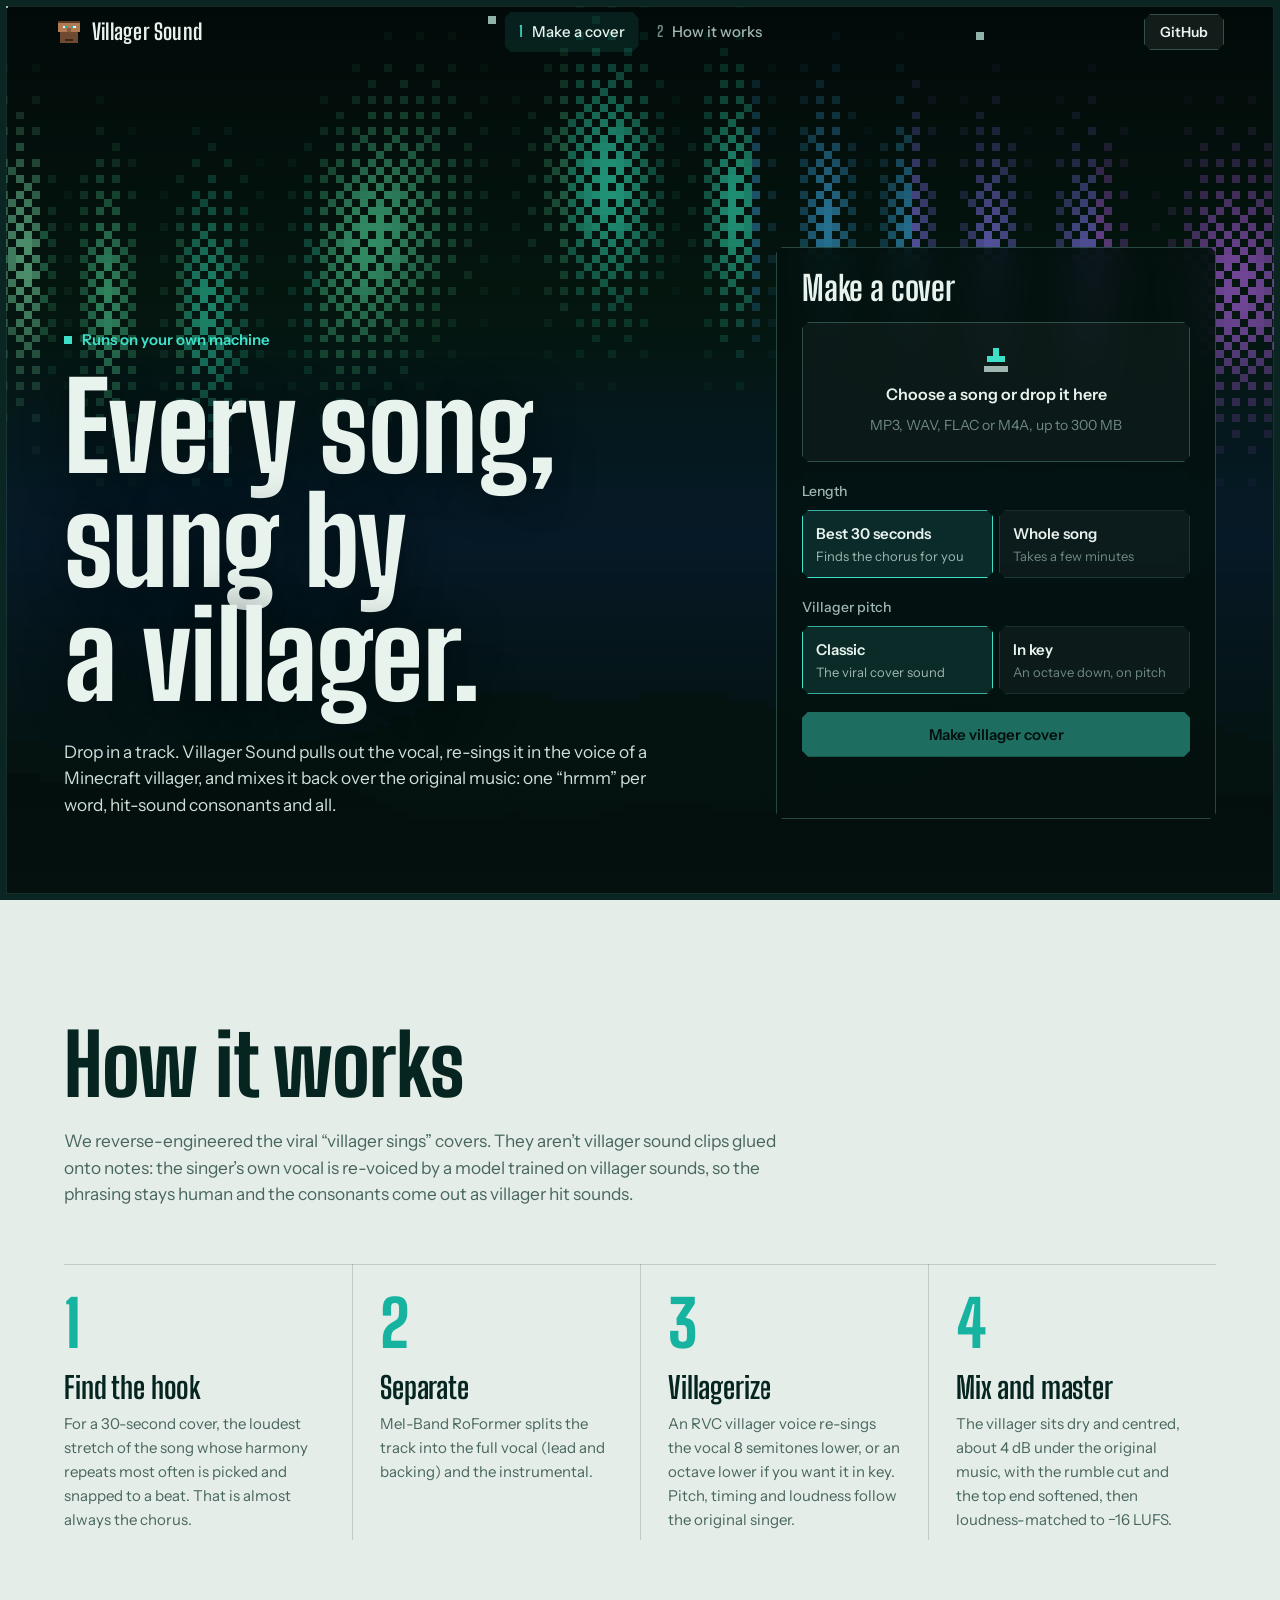
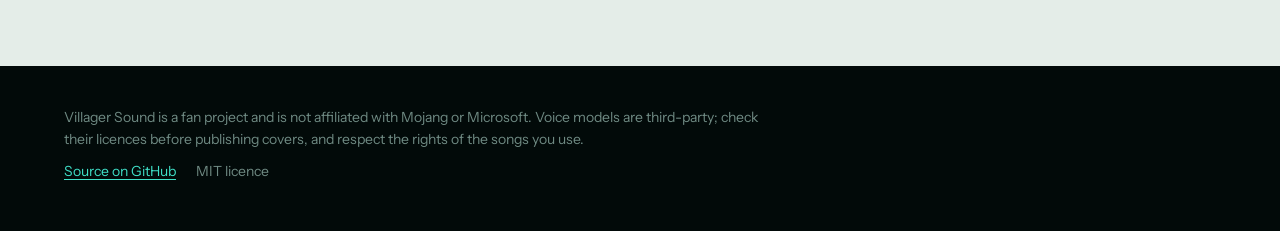
==== src/villager_sound/server/static/index.html @ 6fde7914 "feat(web): add local web app with live progress and a/b playback" ====
<!doctype html>
<html lang="en">
<head>
<meta charset="utf-8">
<meta name="viewport" content="width=device-width, initial-scale=1">
<title>Villager Sound</title>
<meta name="description" content="Turn any song into a Minecraft villager cover, locally on your machine.">
<meta name="theme-color" content="#04110f">
<meta name="color-scheme" content="dark">
<link rel="preconnect" href="https://fonts.googleapis.com">
<link rel="preconnect" href="https://fonts.gstatic.com" crossorigin>
<link href="https://fonts.googleapis.com/css2?family=Big+Shoulders+Display:wght@600;700;800&family=Instrument+Sans:ital,wght@0,400;0,500;0,600;1,400&display=swap" rel="stylesheet">
<link rel="stylesheet" href="styles.css">
<link rel="icon" href="data:image/svg+xml,%3Csvg xmlns='http://www.w3.org/2000/svg' viewBox='0 0 8 8' shape-rendering='crispEdges'%3E%3Crect width='8' height='8' fill='%2304110f'/%3E%3Crect x='1' y='1' width='6' height='3' fill='%23b07a52'/%3E%3Crect x='2' y='2' width='1' height='1' fill='%233fe0c8'/%3E%3Crect x='5' y='2' width='1' height='1' fill='%233fe0c8'/%3E%3Crect x='3' y='3' width='2' height='4' fill='%238a5a3c'/%3E%3C/svg%3E">
</head>
<body>
<div class="frame" aria-hidden="true"></div>

<header class="nav">
  <a class="brand" href="#top" aria-label="Villager Sound home">
    <svg class="brand-mark" viewBox="0 0 12 12" shape-rendering="crispEdges" aria-hidden="true">
      <rect x="1" y="1" width="10" height="5" fill="#b07a52"/>
      <rect x="1" y="1" width="10" height="1" fill="#5b3a26"/>
      <rect x="3" y="3" width="2" height="1" fill="#e8f3ee"/><rect x="4" y="3" width="1" height="1" fill="#16b3a0"/>
      <rect x="7" y="3" width="2" height="1" fill="#e8f3ee"/><rect x="7" y="3" width="1" height="1" fill="#16b3a0"/>
      <rect x="5" y="4" width="2" height="5" fill="#8a5a3c"/>
      <rect x="2" y="6" width="8" height="5" fill="#6e4a33"/>
      <rect x="4" y="9" width="4" height="1" fill="#3d2618"/>
    </svg>
    <span>Villager Sound</span>
  </a>
  <nav class="tabs" aria-label="Sections">
    <a href="#make"><b>1</b> Make a cover</a>
    <a href="#how"><b>2</b> How it works</a>
  </nav>
  <a class="btn btn-ghost btn-sm" href="https://github.com/kenny2077/villager-sound" rel="noopener">GitHub</a>
</header>

<main id="top">
  <section class="hero">
    <canvas id="aurora" class="aurora" aria-hidden="true"></canvas>
    <div class="hero-inner">
      <div class="hero-copy">
        <p class="kicker">Runs on your own machine</p>
        <h1>Every song, sung by a villager.</h1>
        <p class="lede">Drop in a track. Villager Sound pulls out the vocal, re-sings it in the voice of a
          Minecraft villager, and mixes it back over the original music: one “hrmm” per word,
          hit-sound consonants and all.</p>
      </div>

      <form id="make" class="panel" novalidate>
        <h2 class="panel-title">Make a cover</h2>

        <label class="drop" id="drop" tabindex="0">
          <input id="file" name="file" type="file" accept="audio/*,.mp3,.wav,.flac,.m4a,.ogg,.opus" hidden>
          <span class="drop-icon" aria-hidden="true"></span>
          <span class="drop-main" id="drop-main">Choose a song or drop it here</span>
          <span class="drop-sub" id="drop-sub">MP3, WAV, FLAC or M4A, up to 300 MB</span>
        </label>

        <fieldset class="choice">
          <legend>Length</legend>
          <div class="seg" role="radiogroup">
            <label><input type="radio" name="mode" value="hook" checked><span><b>Best 30 seconds</b><small>Finds the chorus for you</small></span></label>
            <label><input type="radio" name="mode" value="full"><span><b>Whole song</b><small>Takes a few minutes</small></span></label>
          </div>
        </fieldset>

        <fieldset class="choice">
          <legend>Villager pitch</legend>
          <div class="seg" role="radiogroup">
            <label><input type="radio" name="shift" value="classic" checked><span><b>Classic</b><small>The viral cover sound</small></span></label>
            <label><input type="radio" name="shift" value="in-key"><span><b>In key</b><small>An octave down, on pitch</small></span></label>
          </div>
        </fieldset>

        <button class="btn btn-primary btn-wide" id="go" type="submit" disabled>Make villager cover</button>
        <p class="hint" id="device" aria-live="polite"></p>
      </form>
    </div>
  </section>

  <section class="stage" id="stage" hidden aria-live="polite">
    <div class="stage-inner">
      <div class="stage-head">
        <h2 id="stage-title">Working on it</h2>
        <p class="stage-msg" id="stage-msg">Waiting for the GPU</p>
      </div>
      <ol class="steps" id="steps">
        <li data-stage="analyze"><i></i><span>Find the hook</span></li>
        <li data-stage="separate"><i></i><span>Separate the vocal</span></li>
        <li data-stage="convert"><i></i><span>Villagerize</span></li>
        <li data-stage="master"><i></i><span>Mix and master</span></li>
      </ol>
      <div class="cells" id="cells" aria-hidden="true"></div>

      <div class="result" id="result" hidden>
        <div class="player" data-kind="cover">
          <p class="player-label">Villager cover</p>
          <audio id="cover-audio" controls preload="metadata"></audio>
        </div>
        <div class="player" data-kind="original">
          <p class="player-label">Original excerpt</p>
          <audio id="orig-audio" controls preload="metadata"></audio>
        </div>
        <div class="downloads">
          <a class="btn btn-ember" id="dl-mp3" download>Download MP3</a>
          <a class="btn btn-ghost" id="dl-wav" download>Download WAV</a>
          <button class="btn btn-ghost" id="again" type="button">Make another</button>
        </div>
      </div>

      <div class="error" id="error" hidden>
        <p><b>The cover didn’t finish.</b> <span id="error-text"></span></p>
        <button class="btn btn-ghost btn-sm" id="retry" type="button">Try again</button>
      </div>
    </div>
  </section>

  <section class="paper" id="how">
    <div class="paper-inner">
      <h2>How it works</h2>
      <p class="paper-lede">We reverse-engineered the viral “villager sings” covers. They aren’t villager
        sound clips glued onto notes: the singer’s own vocal is re-voiced by a model trained on villager
        sounds, so the phrasing stays human and the consonants come out as villager hit sounds.</p>
      <ol class="how">
        <li>
          <h3>Find the hook</h3>
          <p>For a 30-second cover, the loudest stretch of the song whose harmony repeats most often is
            picked and snapped to a beat. That is almost always the chorus.</p>
        </li>
        <li>
          <h3>Separate</h3>
          <p>Mel-Band RoFormer splits the track into the full vocal (lead and backing) and the
            instrumental.</p>
        </li>
        <li>
          <h3>Villagerize</h3>
          <p>An RVC villager voice re-sings the vocal 8 semitones lower, or an octave lower if you want it
            in key. Pitch, timing and loudness follow the original singer.</p>
        </li>
        <li>
          <h3>Mix and master</h3>
          <p>The villager sits dry and centred, about 4 dB under the original music, with the rumble cut
            and the top end softened, then loudness-matched to −16 LUFS.</p>
        </li>
      </ol>
    </div>
  </section>
</main>

<footer class="foot">
  <p>Villager Sound is a fan project and is not affiliated with Mojang or Microsoft. Voice models are
    third-party; check their licences before publishing covers, and respect the rights of the songs you use.</p>
  <p class="foot-links"><a href="https://github.com/kenny2077/villager-sound">Source on GitHub</a><span>MIT licence</span></p>
</footer>

<script src="app.js" defer></script>
</body>
</html>
---- src/villager_sound/server/static/styles.css ----
/* Villager Sound: night palette, chamfered controls, pixel details (after Aurora Forge). */
:root {
  --deep: #020a09; --night: #04110f; --night-2: #071c19; --night-3: #0b2622;
  --ink: #e8f3ee; --ink-soft: #cfe0da; --muted: #9fb7b0; --faint: #6f8a83;
  --line: rgba(140, 230, 210, .14); --line-2: rgba(140, 230, 210, .26);
  --teal: #3fe0c8; --teal-hover: #7ff0de; --teal-2: #16b3a0;
  --ember: #ffb14a; --ember-hover: #ffc878; --ember-hot: #ff7a3d; --on-ember: #1d0e00;
  --paper: #e4ede8; --paper-2: #d6e3dc; --paper-ink: #062520; --paper-muted: #48665e;
  --paper-line: rgba(6, 37, 32, .16);
  --glass: rgba(4, 17, 15, .84);
  --display: "Big Shoulders Display", "Arial Narrow", Impact, sans-serif;
  --sans: "Instrument Sans", -apple-system, BlinkMacSystemFont, "Segoe UI", Helvetica, Arial, sans-serif;
  --frame: 6px; --nav-h: 64px; --max: 1240px;
  --gutter: max(clamp(20px, 5vw, 72px), calc((100% - 1240px) / 2));
  --ease: cubic-bezier(.16, 1, .3, 1);
  --chamfer: polygon(6px 0, calc(100% - 6px) 0, 100% 6px, 100% calc(100% - 6px),
             calc(100% - 6px) 100%, 6px 100%, 0 calc(100% - 6px), 0 6px);
}

* { box-sizing: border-box; }
html { background: var(--deep); color-scheme: dark; scroll-behavior: smooth; }
body {
  margin: 0; background: var(--night); color: var(--ink);
  font: 400 16px/1.6 var(--sans); -webkit-font-smoothing: antialiased;
}
h1, h2, h3 {
  font-family: var(--display); font-weight: 800; letter-spacing: -.005em;
  line-height: .92; margin: 0; text-wrap: balance;
}
a { color: var(--teal); text-underline-offset: 3px; }
a:hover { color: var(--teal-hover); }
:focus-visible { outline: 2px solid var(--ember); outline-offset: 3px; }
[hidden] { display: none !important; }

/* fixed viewport frame */
.frame {
  position: fixed; inset: 0; z-index: 50; pointer-events: none;
  border: var(--frame) solid var(--night-3); box-shadow: inset 0 0 0 1px var(--line);
}

/* nav */
.nav {
  position: fixed; top: 0; left: 0; right: 0; z-index: 40; height: var(--nav-h);
  display: grid; grid-template-columns: 1fr auto 1fr; align-items: center;
  padding: 0 calc(var(--gutter) - 8px); transition: background .4s var(--ease);
}
.nav.solid { background: var(--glass); backdrop-filter: blur(14px) saturate(1.2);
  box-shadow: inset 0 -1px 0 var(--line); }
.brand { display: inline-flex; align-items: center; gap: 10px; color: var(--ink);
  text-decoration: none; font: 700 22px/1 var(--display); letter-spacing: .01em; }
.brand-mark { width: 26px; height: 26px; image-rendering: pixelated; }
.tabs { display: flex; gap: 4px; }
.tabs a { color: var(--muted); text-decoration: none; padding: 8px 14px; font-weight: 500;
  font-size: 15px; clip-path: var(--chamfer); transition: color .2s var(--ease), background .2s var(--ease); }
.tabs a b { font: 700 15px/1 var(--display); color: var(--faint); margin-right: 6px; }
.tabs a:hover, .tabs a.on { color: var(--ink); background: rgba(63, 224, 200, .1); }
.tabs a:hover b, .tabs a.on b { color: var(--teal); }
.nav > .btn { justify-self: end; }

/* buttons */
.btn {
  display: inline-flex; align-items: center; justify-content: center; gap: 8px;
  border: 0; cursor: pointer; text-decoration: none; clip-path: var(--chamfer);
  font: 600 15px/1 var(--sans); padding: 15px 22px; color: var(--ink);
  transition: background .2s var(--ease), color .2s var(--ease), transform .15s var(--ease), opacity .2s;
}
.btn:active { transform: translateY(1px) scale(.99); }
.btn:disabled { opacity: .45; cursor: not-allowed; transform: none; }
.btn-sm { padding: 11px 16px; font-size: 14px; }
.btn-wide { width: 100%; }
.btn-primary { background: var(--teal); color: var(--night); }
.btn-primary:not(:disabled):hover { background: var(--teal-hover); }
.btn-ember { background: var(--ember); color: var(--on-ember); }
.btn-ember:hover { background: var(--ember-hover); color: var(--on-ember); }
.btn-ghost { background: rgba(232, 243, 238, .07); box-shadow: inset 0 0 0 1px var(--line-2); color: var(--ink); }
.btn-ghost:hover { background: rgba(232, 243, 238, .12); color: var(--ink); }

/* hero */
.hero { position: relative; min-height: 100svh; display: flex; align-items: flex-end;
  overflow: hidden; padding: calc(var(--nav-h) + 40px) var(--gutter) clamp(48px, 9vh, 96px); }
.aurora { position: absolute; inset: 0; width: 100%; height: 100%; image-rendering: pixelated; }
.hero::after { content: ""; position: absolute; inset: 0; pointer-events: none;
  background: linear-gradient(180deg, transparent 55%, var(--night) 100%); }
.hero-inner { position: relative; z-index: 1; width: 100%; display: grid; gap: clamp(32px, 5vw, 72px);
  grid-template-columns: minmax(0, 1.15fr) minmax(320px, 440px); align-items: end; }
.kicker { display: inline-flex; align-items: center; gap: 10px; margin: 0 0 18px;
  color: var(--teal); font-weight: 600; font-size: 15px; }
.kicker::before { content: ""; width: 8px; height: 8px; background: currentColor; }
.hero h1 { font-size: clamp(58px, 9.4vw, 152px); line-height: .95; max-width: 11ch;
  text-shadow: 0 2px 40px rgba(2, 10, 9, .6); }
.lede { margin: 26px 0 0; max-width: 52ch; color: var(--ink-soft);
  font-size: clamp(17px, 1.35vw, 20px); line-height: 1.55; }

/* app panel */
.panel { background: var(--glass); backdrop-filter: blur(14px) saturate(1.2);
  clip-path: var(--chamfer); box-shadow: inset 0 0 0 1px var(--line-2);
  padding: 26px; display: grid; gap: 18px; }
.panel-title { font-size: 34px; font-weight: 700; }
.drop { position: relative; display: grid; justify-items: center; gap: 6px; text-align: center;
  padding: 26px 18px; cursor: pointer; clip-path: var(--chamfer);
  background: rgba(232, 243, 238, .03); box-shadow: inset 0 0 0 1px var(--line-2);
  transition: background .2s var(--ease), box-shadow .2s var(--ease); }
.drop:hover, .drop.over { background: rgba(63, 224, 200, .08); box-shadow: inset 0 0 0 1px var(--teal); }
.drop.has-file { box-shadow: inset 0 0 0 1px var(--teal-2); }
.drop-icon { width: 24px; height: 24px; margin-bottom: 4px; image-rendering: pixelated;
  background:
    linear-gradient(var(--teal) 0 0) 9px 0 / 6px 14px no-repeat,
    linear-gradient(var(--teal) 0 0) 3px 8px / 6px 6px no-repeat,
    linear-gradient(var(--teal) 0 0) 15px 8px / 6px 6px no-repeat,
    linear-gradient(var(--muted) 0 0) 0 18px / 24px 6px no-repeat; }
.drop.has-file .drop-icon { background: linear-gradient(var(--ember) 0 0) 6px 6px / 12px 12px no-repeat; }
.drop-main { font-weight: 600; overflow-wrap: anywhere; }
.drop-sub { color: var(--faint); font-size: 14px; }

.choice { border: 0; margin: 0; padding: 0; display: grid; gap: 8px; }
.choice legend { padding: 0; margin-bottom: 8px; color: var(--muted); font-size: 14px; font-weight: 500; }
.seg { display: grid; grid-template-columns: 1fr 1fr; gap: 6px; }
.seg label { position: relative; cursor: pointer; }
.seg input { position: absolute; opacity: 0; pointer-events: none; }
.seg span { display: grid; gap: 2px; padding: 12px 14px; clip-path: var(--chamfer);
  background: rgba(232, 243, 238, .04); box-shadow: inset 0 0 0 1px var(--line);
  transition: background .2s var(--ease), box-shadow .2s var(--ease); }
.seg b { font-weight: 600; font-size: 15px; }
.seg small { color: var(--faint); font-size: 13px; line-height: 1.35; }
.seg label:hover span { background: rgba(232, 243, 238, .07); }
.seg input:checked + span { background: rgba(63, 224, 200, .12); box-shadow: inset 0 0 0 1px var(--teal); }
.seg input:checked + span small { color: var(--muted); }
.seg input:focus-visible + span { outline: 2px solid var(--ember); outline-offset: 2px; }
.hint { margin: 0; color: var(--faint); font-size: 13px; min-height: 1.4em; }

/* progress + result */
.stage { padding: clamp(56px, 10vh, 112px) var(--gutter); background: var(--night); }
.stage-inner { max-width: 880px; display: grid; gap: 28px; }
.stage-head { display: grid; gap: 10px; }
.stage-head h2 { font-size: clamp(44px, 6.6vw, 88px); }
.stage-msg { margin: 0; color: var(--ink-soft); font-size: 18px; }
.steps { list-style: none; margin: 0; padding: 0; display: grid; grid-template-columns: repeat(4, 1fr); gap: 6px; }
.steps li { display: flex; align-items: center; gap: 10px; padding: 12px 14px; color: var(--faint);
  background: rgba(232, 243, 238, .03); clip-path: var(--chamfer); font-size: 15px;
  transition: color .35s var(--ease), background .35s var(--ease); }
.steps i { width: 10px; height: 10px; flex: none; background: var(--night-3); box-shadow: inset 0 0 0 1px var(--line-2); }
.steps li.active { color: var(--ink); background: rgba(63, 224, 200, .1); }
.steps li.active i { background: var(--teal); box-shadow: none; animation: blink 1s steps(2) infinite; }
.steps li.done { color: var(--muted); }
.steps li.done i { background: var(--ember-hot); box-shadow: none; }
.cells { display: grid; grid-template-columns: repeat(40, 1fr); gap: 3px; }
.cells span { aspect-ratio: 1; background: rgba(232, 243, 238, .06); }
.cells span.on { background: var(--teal); animation: pop .35s var(--ease); }
.cells span.on:last-child, .cells.done span { background: var(--ember); }
@keyframes pop { 0% { transform: scale(.4); } 60% { transform: scale(1.35); } 100% { transform: scale(1); } }
@keyframes blink { 50% { opacity: .35; } }

.result { display: grid; gap: 14px; }
.player { display: grid; gap: 8px; padding: 16px 18px; clip-path: var(--chamfer);
  background: var(--night-2); box-shadow: inset 0 0 0 1px var(--line); }
.player[data-kind="cover"] { box-shadow: inset 0 0 0 1px var(--teal-2); }
.player-label { margin: 0; font: 700 22px/1 var(--display); }
.player audio { width: 100%; height: 40px; }
.downloads { display: flex; flex-wrap: wrap; gap: 8px; margin-top: 6px; }
.error { padding: 16px 18px; border-left: 3px solid var(--ember-hot); background: rgba(255, 122, 61, .1);
  display: grid; gap: 12px; justify-items: start; }
.error p { margin: 0; color: var(--ink-soft); }

/* paper section */
.paper { background: var(--paper); color: var(--paper-ink);
  padding: clamp(88px, 14vh, 160px) var(--gutter); }
.paper-inner { max-width: var(--max); }
.paper h2 { font-size: clamp(44px, 6.6vw, 104px); }
.paper-lede { max-width: 62ch; margin: 24px 0 56px; font-size: clamp(17px, 1.35vw, 20px);
  line-height: 1.55; color: var(--paper-muted); }
.how { list-style: none; counter-reset: step; margin: 0; padding: 0;
  display: grid; grid-template-columns: repeat(4, 1fr); gap: 0; box-shadow: inset 0 1px 0 var(--paper-line); }
.how li { counter-increment: step; padding: 28px 28px 8px 0; }
.how li + li { padding-left: 28px; box-shadow: inset 1px 0 0 var(--paper-line); }
.how li::before { content: counter(step); display: block; font: 800 64px/1 var(--display);
  color: var(--teal-2); margin-bottom: 18px; }
.how h3 { font-size: 30px; font-weight: 700; margin-bottom: 10px; }
.how p { margin: 0; color: var(--paper-muted); font-size: 15px; }

/* footer */
.foot { background: var(--deep); color: var(--faint); font-size: 14px;
  padding: 40px var(--gutter) 48px; display: grid; gap: 10px; }
.foot p { margin: 0; max-width: 80ch; }
.foot-links { display: flex; gap: 20px; }

/* responsive */
@media (max-width: 900px) {
  .hero-inner { grid-template-columns: 1fr; }
  /* stacked layout: keep the curtain above the copy so the lede stays readable */
  .aurora { -webkit-mask-image: linear-gradient(180deg, #000 0, #000 120px, transparent 330px);
            mask-image: linear-gradient(180deg, #000 0, #000 120px, transparent 330px); }
  .steps { grid-template-columns: 1fr 1fr; }
  .how { grid-template-columns: 1fr 1fr; row-gap: 12px; }
  .how li:nth-child(3) { padding-left: 0; box-shadow: none; }
}
@media (max-width: 560px) {
  .nav { grid-template-columns: 1fr auto; padding: 0 14px; }
  .tabs { display: none; }
  .hero { padding-left: 16px; padding-right: 16px; }
  .panel { padding: 20px; }
  .seg { grid-template-columns: 1fr; }
  .steps, .how { grid-template-columns: 1fr; }
  .how li, .how li + li { padding: 20px 0 4px; box-shadow: inset 0 1px 0 var(--paper-line); }
  .cells { grid-template-columns: repeat(20, 1fr); }
  .stage, .paper, .foot { padding-left: 16px; padding-right: 16px; }
}
@media (prefers-reduced-motion: reduce) {
  *, *::before, *::after { animation: none !important; transition: none !important; scroll-behavior: auto !important; }
}
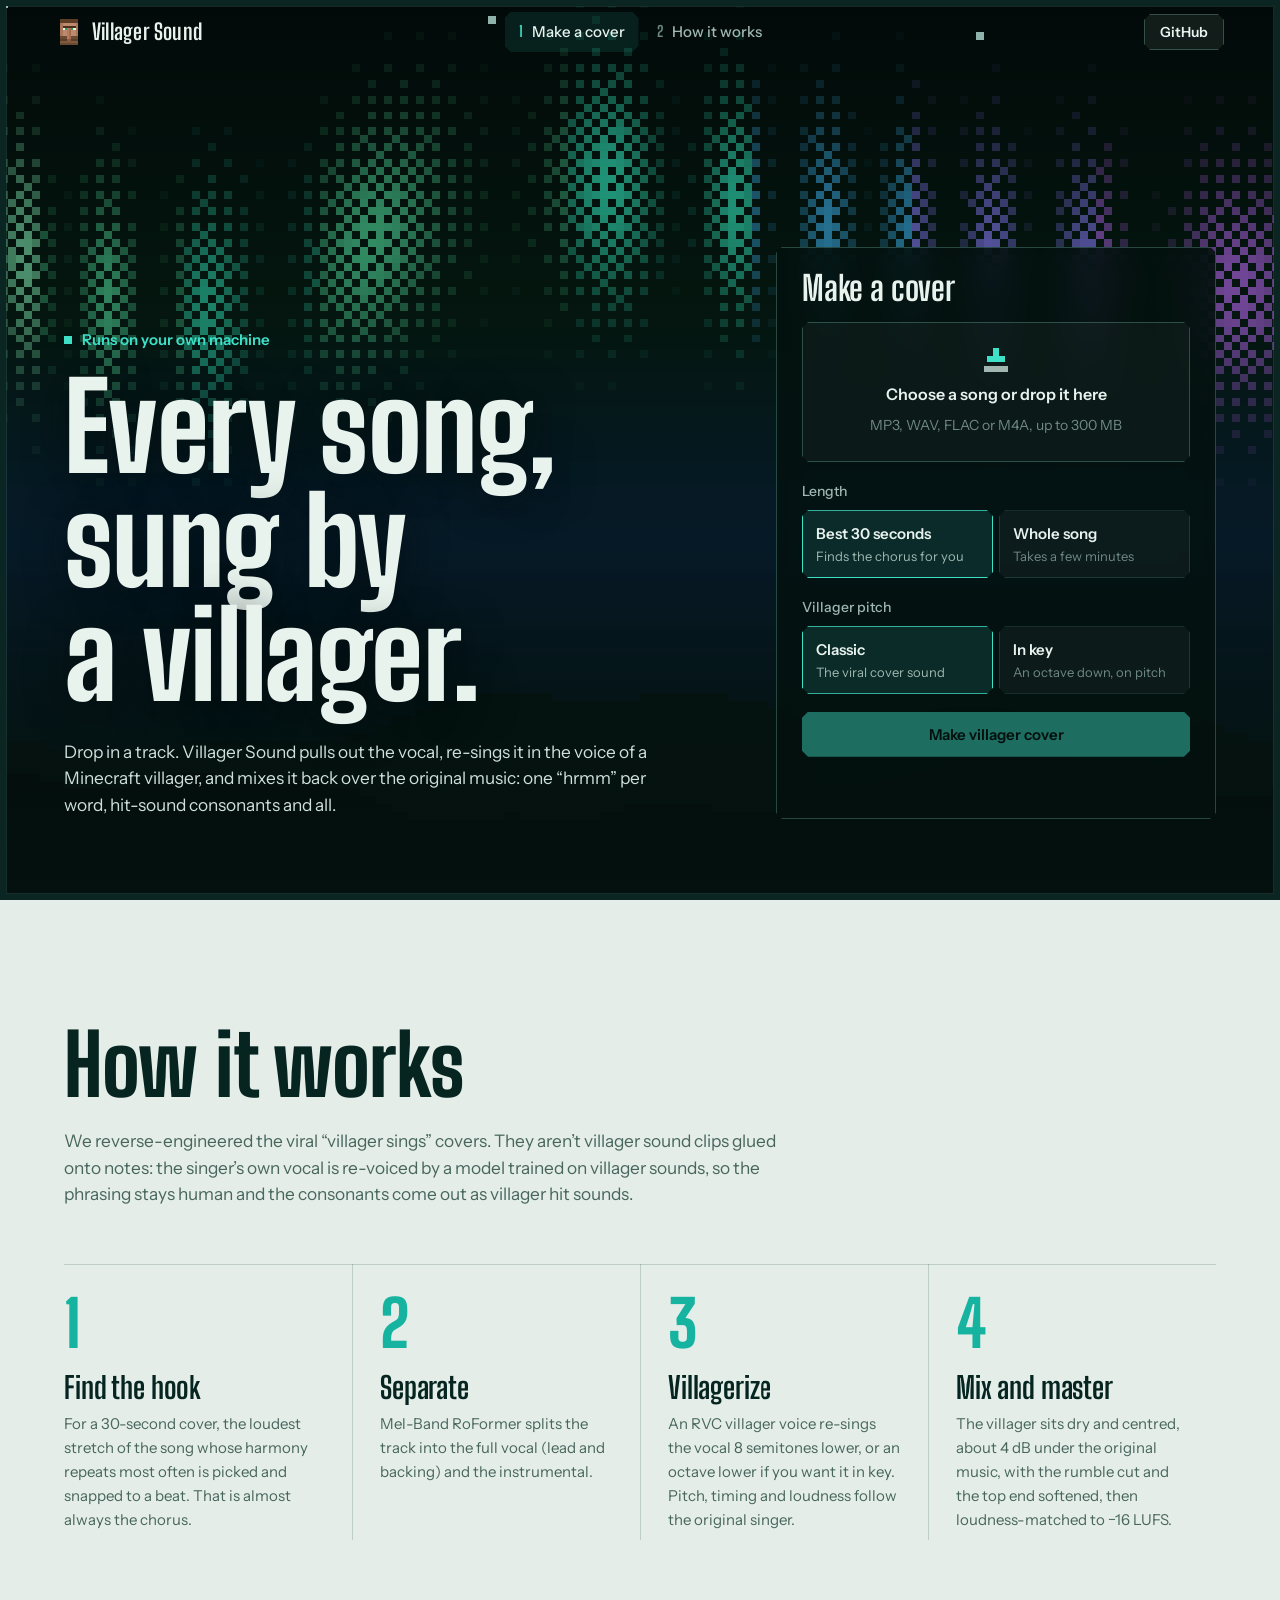
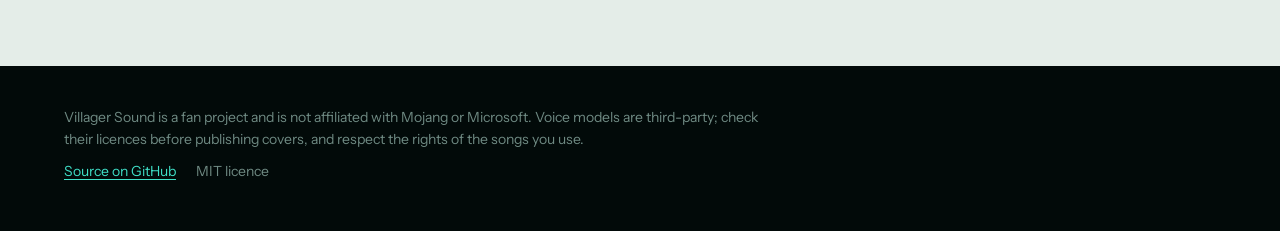
==== commit f4cb0fe4: "fix(brand): replace the villager icon with a friendlier pixel villager Classic villager head: unibro" ====
--- a/src/villager_sound/server/static/index.html
+++ b/src/villager_sound/server/static/index.html
@@ -11,7 +11,7 @@
 <link rel="preconnect" href="https://fonts.gstatic.com" crossorigin>
 <link href="https://fonts.googleapis.com/css2?family=Big+Shoulders+Display:wght@600;700;800&family=Instrument+Sans:ital,wght@0,400;0,500;0,600;1,400&display=swap" rel="stylesheet">
 <link rel="stylesheet" href="styles.css">
-<link rel="icon" href="data:image/svg+xml,%3Csvg xmlns='http://www.w3.org/2000/svg' viewBox='0 0 8 8' shape-rendering='crispEdges'%3E%3Crect width='8' height='8' fill='%2304110f'/%3E%3Crect x='1' y='1' width='6' height='3' fill='%23b07a52'/%3E%3Crect x='2' y='2' width='1' height='1' fill='%233fe0c8'/%3E%3Crect x='5' y='2' width='1' height='1' fill='%233fe0c8'/%3E%3Crect x='3' y='3' width='2' height='4' fill='%238a5a3c'/%3E%3C/svg%3E">
+<link rel="icon" href="data:image/svg+xml,%3Csvg xmlns="http://www.w3.org/2000/svg" viewBox="0 0 12 12" shape-rendering="crispEdges"%3E  %3Crect x="2" y="8" width="8" height="4" fill="%236b4a33"/%3E %3Crect x="2" y="9" width="8" height="2" fill="%237f5a3f"/%3E %3Crect x="2" y="9" width="8" height="1" fill="%235c3f2b"/%3E  %3Crect x="2" y="0" width="8" height="8" fill="%23bd8a6d"/%3E %3Crect x="2" y="0" width="8" height="2" fill="%235e3d27"/%3E %3Crect x="2" y="2" width="1" height="6" fill="%23a9765b"/%3E %3Crect x="9" y="2" width="1" height="6" fill="%23a9765b"/%3E  %3Crect x="3" y="3" width="6" height="1" fill="%234a2e1f"/%3E  %3Crect x="3" y="4" width="1" height="1" fill="%23f2f2ec"/%3E%3Crect x="4" y="4" width="1" height="1" fill="%232f9e4f"/%3E %3Crect x="7" y="4" width="1" height="1" fill="%232f9e4f"/%3E%3Crect x="8" y="4" width="1" height="1" fill="%23f2f2ec"/%3E  %3Crect x="5" y="4" width="2" height="6" fill="%23a46c52"/%3E %3Crect x="5" y="4" width="1" height="5" fill="%23b57c60"/%3E %3Crect x="5" y="9" width="2" height="1" fill="%238c5a43"/%3E %3C/svg%3E">
 </head>
 <body>
 <div class="frame" aria-hidden="true"></div>
@@ -19,13 +19,7 @@
 <header class="nav">
   <a class="brand" href="#top" aria-label="Villager Sound home">
     <svg class="brand-mark" viewBox="0 0 12 12" shape-rendering="crispEdges" aria-hidden="true">
-      <rect x="1" y="1" width="10" height="5" fill="#b07a52"/>
-      <rect x="1" y="1" width="10" height="1" fill="#5b3a26"/>
-      <rect x="3" y="3" width="2" height="1" fill="#e8f3ee"/><rect x="4" y="3" width="1" height="1" fill="#16b3a0"/>
-      <rect x="7" y="3" width="2" height="1" fill="#e8f3ee"/><rect x="7" y="3" width="1" height="1" fill="#16b3a0"/>
-      <rect x="5" y="4" width="2" height="5" fill="#8a5a3c"/>
-      <rect x="2" y="6" width="8" height="5" fill="#6e4a33"/>
-      <rect x="4" y="9" width="4" height="1" fill="#3d2618"/>
+      <rect x="2" y="8" width="8" height="4" fill="#6b4a33"/> <rect x="2" y="9" width="8" height="2" fill="#7f5a3f"/> <rect x="2" y="9" width="8" height="1" fill="#5c3f2b"/> <rect x="2" y="0" width="8" height="8" fill="#bd8a6d"/> <rect x="2" y="0" width="8" height="2" fill="#5e3d27"/> <rect x="2" y="2" width="1" height="6" fill="#a9765b"/> <rect x="9" y="2" width="1" height="6" fill="#a9765b"/> <rect x="3" y="3" width="6" height="1" fill="#4a2e1f"/> <rect x="3" y="4" width="1" height="1" fill="#f2f2ec"/><rect x="4" y="4" width="1" height="1" fill="#2f9e4f"/> <rect x="7" y="4" width="1" height="1" fill="#2f9e4f"/><rect x="8" y="4" width="1" height="1" fill="#f2f2ec"/> <rect x="5" y="4" width="2" height="6" fill="#a46c52"/> <rect x="5" y="4" width="1" height="5" fill="#b57c60"/> <rect x="5" y="9" width="2" height="1" fill="#8c5a43"/>
     </svg>
     <span>Villager Sound</span>
   </a>
